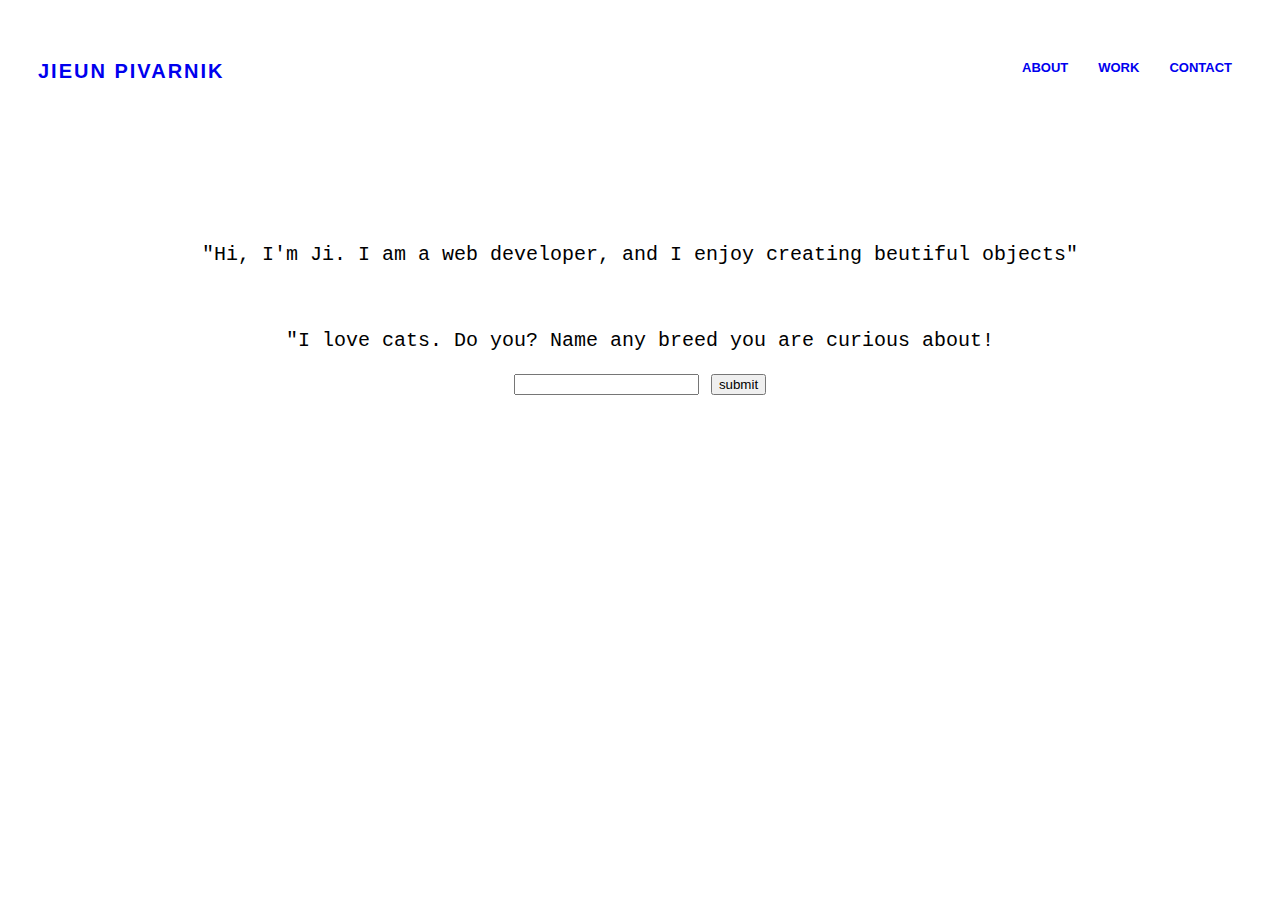
==== about/index.html @ eae50e32 "about.html is added" ====
<!DOCTYPE html>
<html lang="en">
<head>
    <meta charset="UTF-8">
    <meta http-equiv="X-UA-Compatible" content="IE=edge">
    <meta name="viewport" content="width=device-width, initial-scale=1.0">
    <link rel="stylesheet" href="/css/style.css">
    <!-- <script defer src="js/script.js"></script> -->
    <title>About Me</title>
</head>
<body>
    <header>
        <div><a href="../index.html">JIEUN PIVARNIK</a></div>
        <nav class = "flex-container">
            <div><a href="/about">ABOUT</a></div>
            <div><a href="/work">WORK</a></div>
            <div><a href="/contact">CONTACT</a></div>
        </nav> 
    </header>
        <section class = "about">
            <p>"Hi, I'm Ji. I am a web developer, and I enjoy creating beutiful objects"</p><br>

            <p>"I love cats. Do you? Name any breed you are curious about! </p>

            <input type="text">
            <button>submit</button>
        </section>
        <!-- <section class = 'work-preview flex-container'>
            <div>Project1</div>
            <div>project2</div>
            <div>project3</div>
        </section> -->
</body>
</html>
---- css/style.css ----
*{
    box-sizing: border-box;
 
}

/* header */
header > div, .work, .catagory{
    font-family: Arial, Helvetica, sans-serif;
    font-size: 20px;
    letter-spacing: 2px;
    font-weight: 600;
}
header{
    display: flex; 
    justify-content: space-between;
    margin: 20px; 
    /* position: sticky;  */
    font-family: Arial, Helvetica, sans-serif;
    font-weight: 600;
    font-size: 13px;
   
}

.flex-container{
    display: flex;
    justify-content: center; 
   
}

.flex-container > div, header > div{
    /* border: 1px solid grey;  */
    padding: 10px;
    margin: 30px 10px 0 0;
    
}

.catagory, .work {
    margin: 50px 0 0 0; 
    text-align: center;
}

.main > img, .main > p {
    
    width: 400px; 
    height: 600px;
    border: 1px solid lightgrey; 
    padding: 10px; 
    margin: 50px 20px 50px; 
    font-size: 30px; 
}

.work-preview > div{
    width: 300px;
    height: 200px; 
    border: 1px dotted lightgrey; 
    margin: 50px 10px; 
}
.about{
    font-family:'Courier New', Courier, monospace; 
    font-size: 20px;
    font-weight: 400;
    text-align: center; 
    margin: 150px 0 0 0;
}
a:link{
    text-decoration: none;
}
a:visited {
    color: black;
  }
/* Media query for mobile phone */
@media screen and (max-width: 600px) {

    .main,.work-preview {
        display: block; 
        font-size: 20px;
       
    }

    }
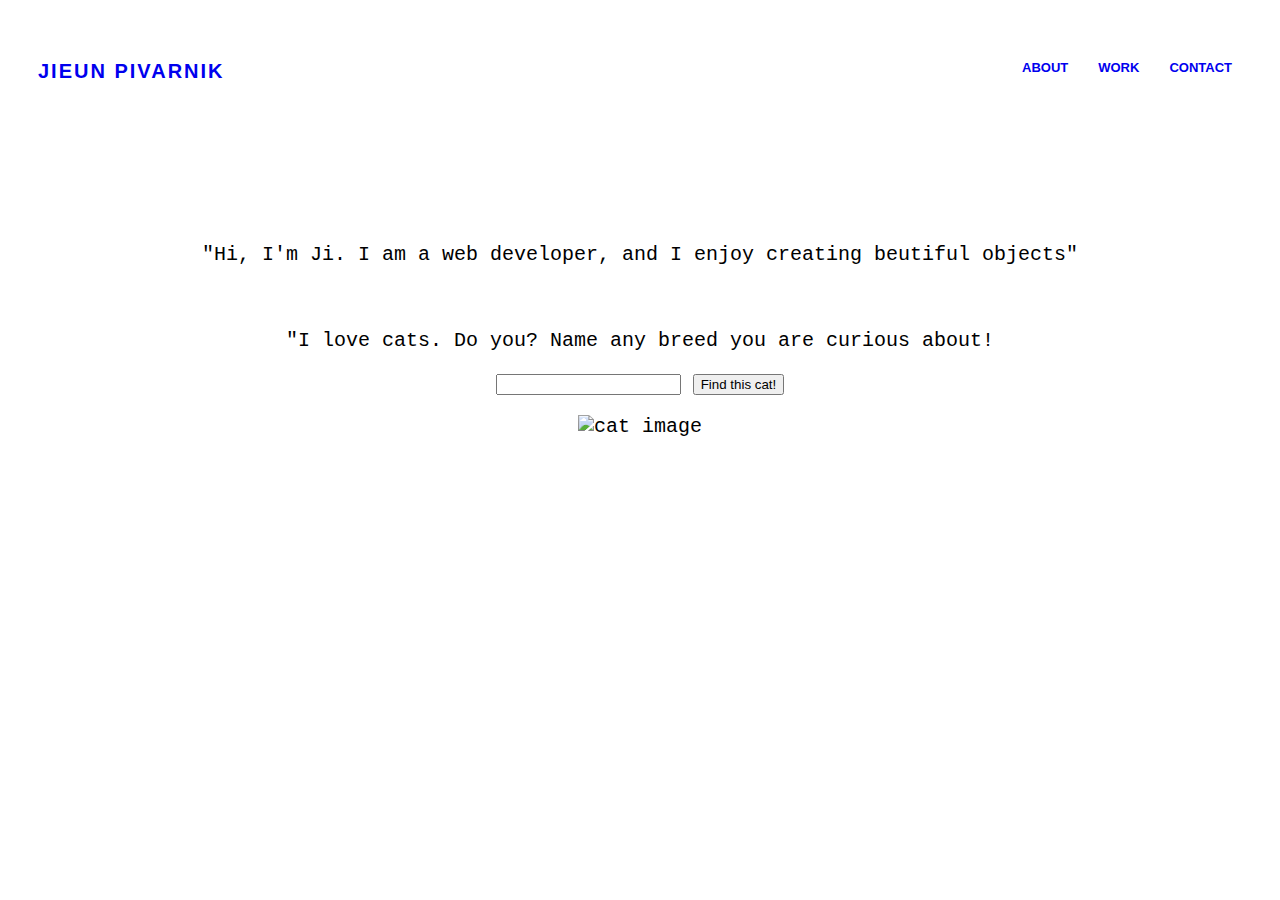
==== commit 81db6818: "API function added to script.js, applied to about page." ====
--- a/about/index.html
+++ b/about/index.html
@@ -5,7 +5,7 @@
     <meta http-equiv="X-UA-Compatible" content="IE=edge">
     <meta name="viewport" content="width=device-width, initial-scale=1.0">
     <link rel="stylesheet" href="/css/style.css">
-    <!-- <script defer src="js/script.js"></script> -->
+    <script defer src="/js/script.js"></script>
     <title>About Me</title>
 </head>
 <body>
@@ -23,12 +23,9 @@
             <p>"I love cats. Do you? Name any breed you are curious about! </p>
 
             <input type="text">
-            <button>submit</button>
+            <button>Find this cat!</button><br>
+            <img style = "margin: 20px;" id = "cat-pic" src="" alt="cat image">
         </section>
-        <!-- <section class = 'work-preview flex-container'>
-            <div>Project1</div>
-            <div>project2</div>
-            <div>project3</div>
-        </section> -->
+       
 </body>
 </html>--- a/css/style.css
+++ b/css/style.css
@@ -68,14 +68,42 @@
 a:visited {
     color: black;
   }
+
+#cat-pic{
+    width: 25%;
+    height: 25%; 
+}
 /* Media query for mobile phone */
 @media screen and (max-width: 600px) {
 
-    .main,.work-preview {
+    header{
+        font-size: 11px;
+    }
+
+    .main{
+       
+        display: flex; 
+        flex-direction: column;
+        align-items: center;
+        font-size: 20px;
+    }
+
+     .work-preview {
         display: block; 
-        font-size: 20px;
+        font-size: 15px;
+
        
     }
-
+    #cat-pic{
+        width: 100%;
+        height: 100%;
     }
 
+    .about{
+        margin: 50px 0 0 0; 
+    }
+    .work-preview{
+        width: 
+    }
+}
+
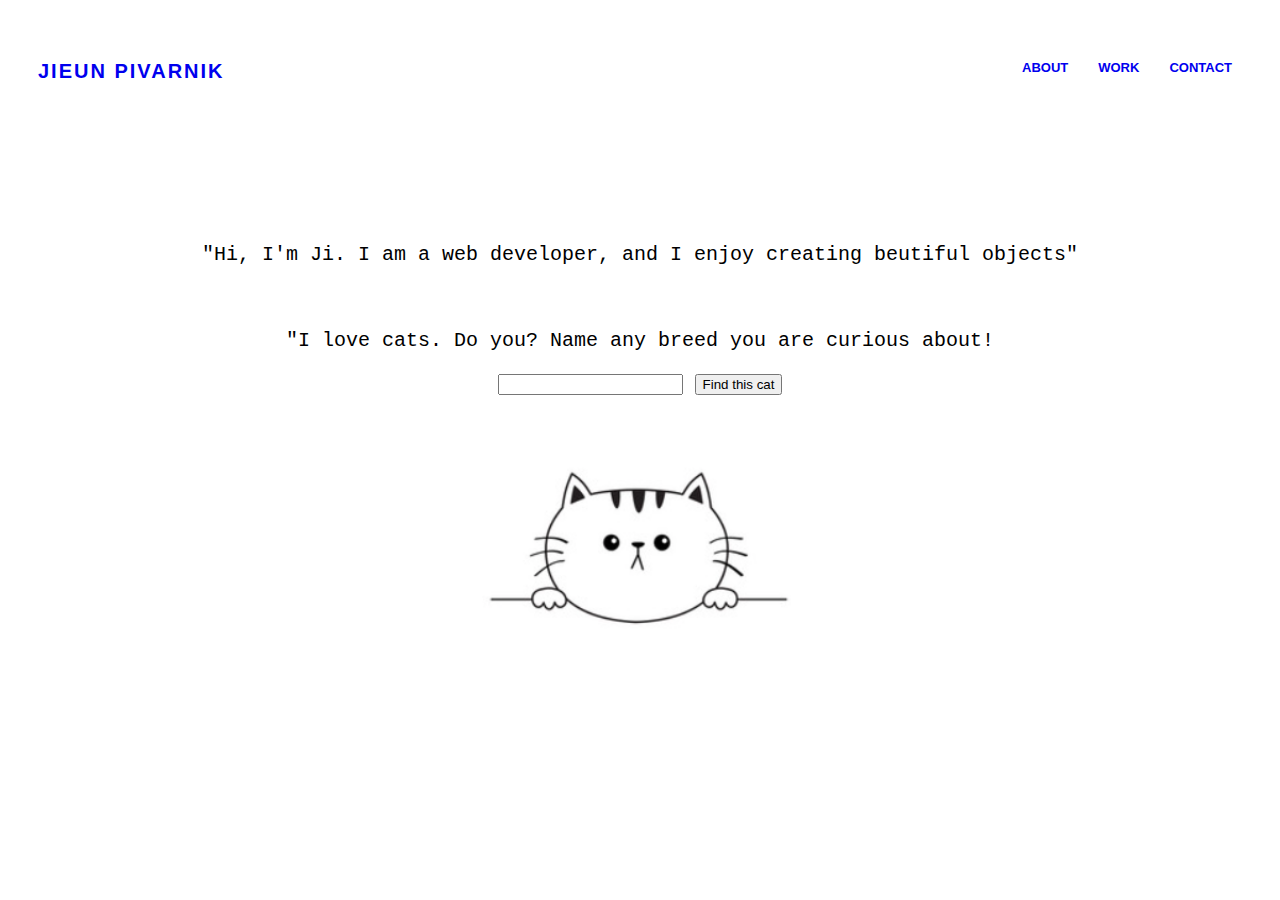
==== commit a04cf2ae: "Added more contents for the main page" ====
--- a/about/index.html
+++ b/about/index.html
@@ -23,8 +23,8 @@
             <p>"I love cats. Do you? Name any breed you are curious about! </p>
 
             <input type="text">
-            <button>Find this cat!</button><br>
-            <img style = "margin: 20px;" id = "cat-pic" src="" alt="cat image">
+            <button>Find this cat</button><br>
+            <img id = "cat-pic" src="/img/cat.png" alt="cat image">
         </section>
        
 </body>
--- a/css/style.css
+++ b/css/style.css
@@ -1,5 +1,6 @@
 *{
     box-sizing: border-box;
+    
  
 }
 
@@ -11,14 +12,13 @@
     font-weight: 600;
 }
 header{
+
     display: flex; 
     justify-content: space-between;
     margin: 20px; 
-    /* position: sticky;  */
     font-family: Arial, Helvetica, sans-serif;
     font-weight: 600;
     font-size: 13px;
-   
 }
 
 .flex-container{
@@ -40,15 +40,19 @@
 }
 
 .main > img, .main > p {
-    
+    font-family: Overpass, sans-serif;
+    color: #3e3e3e; 
     width: 400px; 
     height: 600px;
-    border: 1px solid lightgrey; 
+    /* border: 1px solid lightgrey;  */
     padding: 10px; 
     margin: 50px 20px 50px; 
-    font-size: 30px; 
+    font-size: 25px; 
+    letter-spacing: 1px;
 }
-
+#text{
+    font-size: 15px;
+}
 .work-preview > div{
     width: 300px;
     height: 200px; 
@@ -61,6 +65,26 @@
     font-weight: 400;
     text-align: center; 
     margin: 150px 0 0 0;
+}
+#icon{
+    width: 95px; 
+    height: 90px; 
+    border-radius: 100%;
+}
+.box > a {
+    font-family: Arial, Helvetica, sans-serif;
+    font-size: 13px;
+    color: black;
+    display: flex; 
+    flex-direction: column;
+    align-items: center;
+}
+
+.box{
+    margin: 150px 0 0 0; 
+    display: flex;
+    justify-content: center;
+    gap: 50px;
 }
 a:link{
     text-decoration: none;
@@ -79,31 +103,46 @@
     header{
         font-size: 11px;
     }
+   
+    .flex-container > div, header > div{
+        padding: 0;
+        
+    }
 
-    .main{
+    .main, .work-preview{
        
         display: flex; 
         flex-direction: column;
         align-items: center;
-        font-size: 20px;
+        font-size: 20px; 
+        
     }
 
-     .work-preview {
-        display: block; 
+    .main > img, .main > p{
+        width: 90%; 
+        height: 90%; 
+    }
+     .work-preview > div {
         font-size: 15px;
+        margin: 20px 5px;  
 
        
     }
     #cat-pic{
-        width: 100%;
-        height: 100%;
+        margin: 20px 0 0 0; 
+        width: 80%;
+        height: 80%;
     }
-
     .about{
-        margin: 50px 0 0 0; 
+        margin: 50px 20px 0 20px; 
+        font-size: 15px; 
     }
     .work-preview{
-        width: 
+   
+    }
+    .box{
+        margin: 100px 0 0 0; 
+        display: block;
     }
 }
 
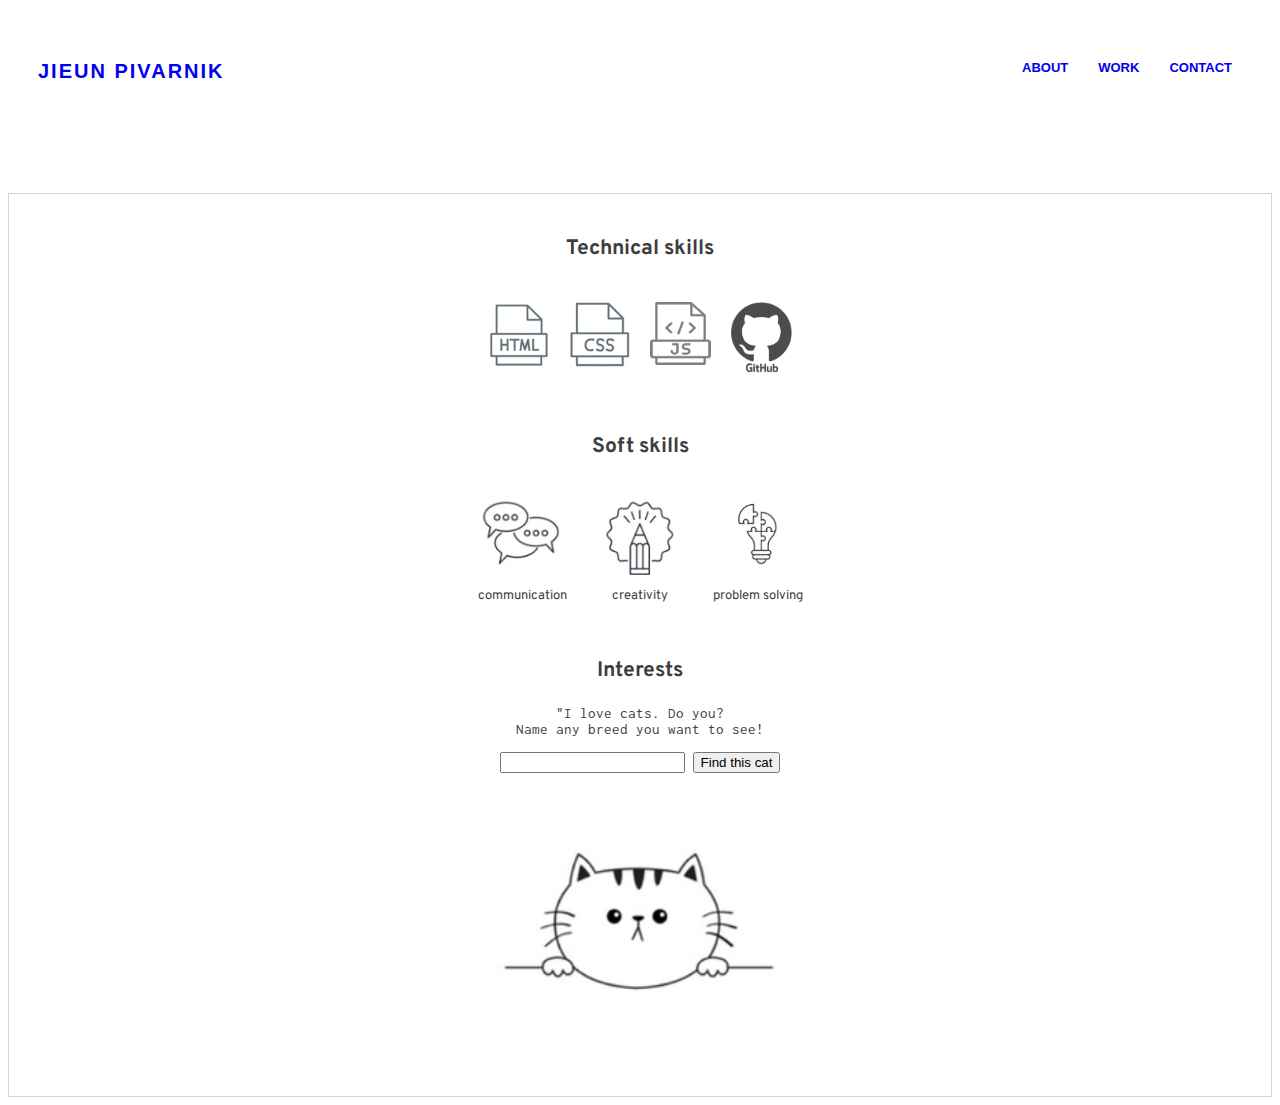
==== commit da087d49: "More graphics are added to about page and contact page." ====
--- a/about/index.html
+++ b/about/index.html
@@ -18,13 +18,42 @@
         </nav> 
     </header>
         <section class = "about">
-            <p>"Hi, I'm Ji. I am a web developer, and I enjoy creating beutiful objects"</p><br>
+            <h3>Technical skills</h3>
+            <div class = "tech-skills">
+                <img src="/img/html.png" alt="">
+                <img src="/img/css.png" alt="">
+                <img src="/img/js.png" alt="">
+                <img src="/img/github.png" alt="">
+            </div>
+                
+            
+            <h3>Soft skills</h3>
+            <div class = "soft-skills">
+                
+                <img src="/img/communication.png" alt=""> 
+                <img src="/img/creativity.png" alt="">
+                <img src="/img/solving.png" alt="">
+            </div>
+            <div class = "text">
+                <p>communication</p>
+                <p>creativity</p>
+                <p>problem solving</p>
+            </div>
+            
+            <h3>Interests</h3>
+            <div class = "interest">
+                
+                <p>"I love cats. Do you? <br> Name any breed you want to see! </p>
+                <input type="text">
+                <button>Find this cat</button><br>
+                <img id = "cat-pic" src="/img/cat.png" alt="cat image">
+            </div>
+            
 
-            <p>"I love cats. Do you? Name any breed you are curious about! </p>
 
-            <input type="text">
-            <button>Find this cat</button><br>
-            <img id = "cat-pic" src="/img/cat.png" alt="cat image">
+            
+            
+            
         </section>
        
 </body>
--- a/css/style.css
+++ b/css/style.css
@@ -1,3 +1,5 @@
+@import url('https://fonts.googleapis.com/css2?family=Inconsolata:wght@400;500&family=Overpass:wght@300;400&display=swap');
+
 *{
     box-sizing: border-box;
     
@@ -28,10 +30,8 @@
 }
 
 .flex-container > div, header > div{
-    /* border: 1px solid grey;  */
     padding: 10px;
-    margin: 30px 10px 0 0;
-    
+    margin: 30px 10px 0 0; 
 }
 
 .catagory, .work {
@@ -44,7 +44,6 @@
     color: #3e3e3e; 
     width: 400px; 
     height: 600px;
-    /* border: 1px solid lightgrey;  */
     padding: 10px; 
     margin: 50px 20px 50px; 
     font-size: 25px; 
@@ -60,12 +59,58 @@
     margin: 50px 10px; 
 }
 .about{
-    font-family:'Courier New', Courier, monospace; 
-    font-size: 20px;
+    font-family: Overpass, sans-serif;monospace; 
+    color: #3e3e3e; 
+    font-size: 18px;
     font-weight: 400;
-    text-align: center; 
-    margin: 150px 0 0 0;
-}
+    /* text-align: center;  */
+    margin: 100px 0 0 0;
+    padding: 20px;
+    border: 1px solid lightgrey;
+
+    
+}
+.tech-skills{
+    display: flex;
+    justify-content:center;
+    gap: 20px; 
+    margin: 40px 0 60px 0;
+
+}
+
+.soft-skills{
+    display: flex;
+    justify-content: center;
+    gap: 20px; 
+    margin: 40px 0 0 0; 
+}
+.tech-skills > img{
+    width: 5%;
+    height: 5%;
+}
+
+.soft-skills > img{
+    width: 8%;
+    height: 8%;
+}
+.text{
+    margin: 0 0 40px 0;
+    display: flex;
+    gap: 45px;
+    font-size: 13px;
+    justify-content: center;
+}
+h3, div>p{
+    text-align: center;
+   
+}
+.interest{
+    font-family: 'Inconsolata', monospace;
+
+    font-size: 15px;
+    text-align: center;
+}
+
 #icon{
     width: 95px; 
     height: 90px; 
@@ -78,13 +123,19 @@
     display: flex; 
     flex-direction: column;
     align-items: center;
-}
-
+    
+}
+.contact{
+    margin: 100px 0 0 0;
+    padding: 20px;
+    border: 1px solid lightgrey;
+}
 .box{
-    margin: 150px 0 0 0; 
+    margin: 150px 0 150px 0; 
     display: flex;
     justify-content: center;
     gap: 50px;
+    
 }
 a:link{
     text-decoration: none;
@@ -94,6 +145,9 @@
   }
 
 #cat-pic{
+   ?
+    margin: 20px;
+    padding: 10px;
     width: 25%;
     height: 25%; 
 }
@@ -119,6 +173,7 @@
     }
 
     .main > img, .main > p{
+        margin: 20px;
         width: 90%; 
         height: 90%; 
     }
@@ -137,12 +192,30 @@
         margin: 50px 20px 0 20px; 
         font-size: 15px; 
     }
-    .work-preview{
-   
-    }
+
+    .about > img{
+        width: 15%;
+        height: 15%;
+    }
+   
     .box{
         margin: 100px 0 0 0; 
         display: block;
     }
-}
-
+
+    .tech-skills > img{
+        width: 16%;
+        height: 16%;
+    }
+    
+    .soft-skills > img{
+        width: 22%;
+        height: 20%;
+    }
+    .text{
+       
+        gap: 20px;
+    
+    }
+}
+
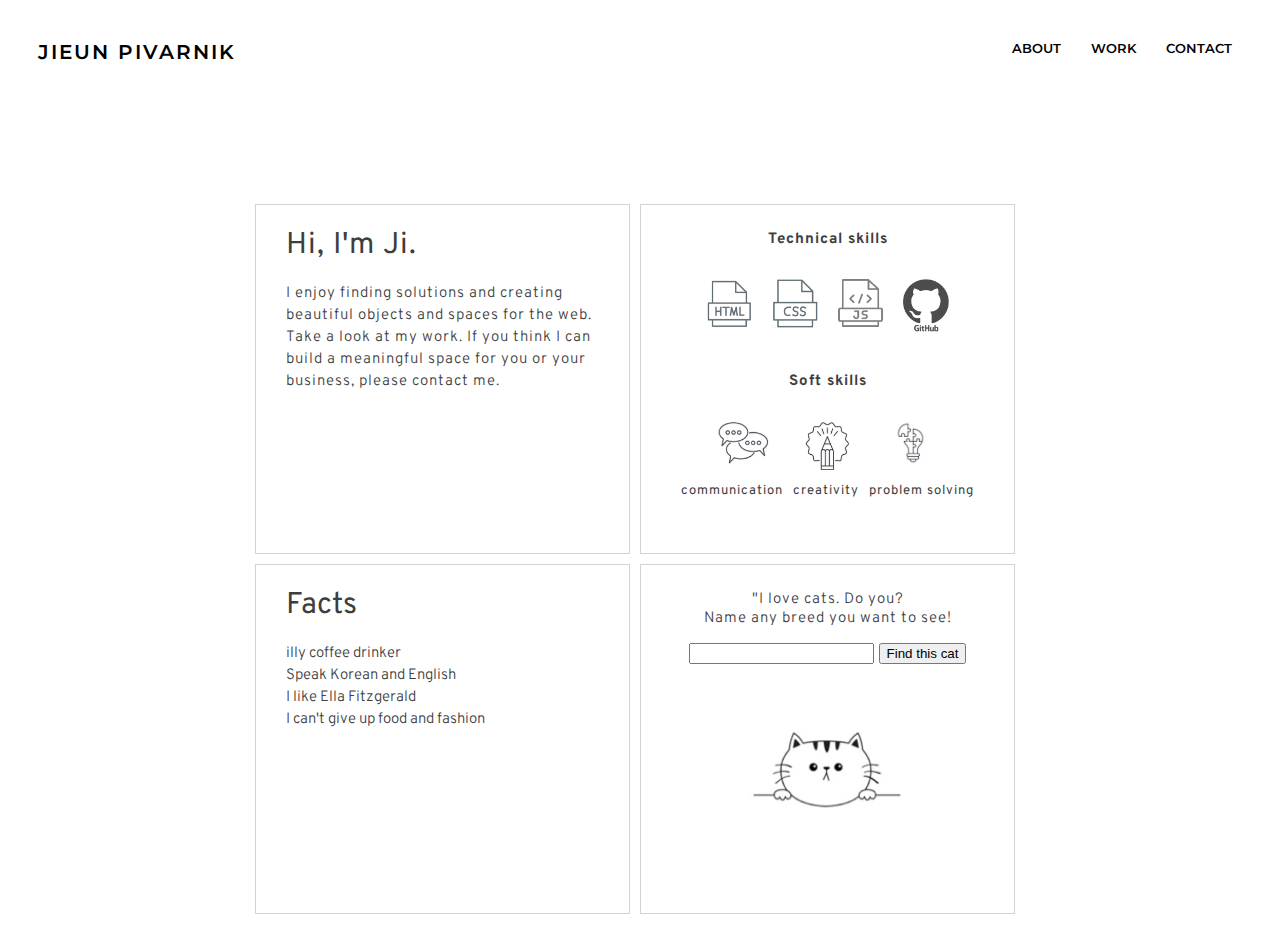
==== commit f89bff22: "final touches" ====
--- a/about/index.html
+++ b/about/index.html
@@ -18,35 +18,44 @@
         </nav> 
     </header>
         <section class = "about">
-            <h3>Technical skills</h3>
-            <div class = "tech-skills">
-                <img src="/img/html.png" alt="">
-                <img src="/img/css.png" alt="">
-                <img src="/img/js.png" alt="">
-                <img src="/img/github.png" alt="">
-            </div>
+            <div class = "about-box flex-container">
+                <p class="format" ><span  style = "font-size: 30px;">Hi, I'm Ji.</span> <br><br><span style = "font-weight: 300;">I enjoy finding solutions and creating beautiful objects and spaces for the web.  Take a look at my work. If you think I can build a meaningful space for you or your business, please contact me.</span>
+                </p>
+
+                 <div class = "skills format">
+                    <h3 style = "font-size: 15px;">Technical skills</h3>
+                    <div class = "tech-skills" >
+                        <img src="/img/html.png" alt="">
+                        <img src="/img/css.png" alt="">
+                        <img src="/img/js.png" alt="">
+                        <img src="/img/github.png" alt="">
+                    </div>
+                    <h3 style = "font-size: 15px;">Soft skills</h3>
+                    <div class = "soft-skills">
+                    
+                        <img src="/img/communication.png" alt=""> 
+                        <img src="/img/creativity.png" alt="">
+                        <img src="/img/solving.png" alt="">
+                    </div>
+                    <div class = "text">
+                        <p>communication</p>
+                        <p>creativity</p>
+                        <p>problem solving</p>
+                    </div>
+                </div>
+            </div>      
+           
+            <div class="about-box flex-container">
+                <p><span style = "font-size: 30px;">Facts</span><br> <br><span style= font-weight:300;>illy coffee drinker<br>Speak Korean and English <br>I like Ella Fitzgerald <br>I can't give up food and fashion </span></p>
                 
-            
-            <h3>Soft skills</h3>
-            <div class = "soft-skills">
-                
-                <img src="/img/communication.png" alt=""> 
-                <img src="/img/creativity.png" alt="">
-                <img src="/img/solving.png" alt="">
-            </div>
-            <div class = "text">
-                <p>communication</p>
-                <p>creativity</p>
-                <p>problem solving</p>
-            </div>
-            
-            <h3>Interests</h3>
-            <div class = "interest">
-                
-                <p>"I love cats. Do you? <br> Name any breed you want to see! </p>
-                <input type="text">
-                <button>Find this cat</button><br>
-                <img id = "cat-pic" src="/img/cat.png" alt="cat image">
+    
+                <div class = "interest format">
+                    <p style="font-weight:300;">"I love cats. Do you? <br> Name any breed you want to see! </p>
+                    <input type="text">
+                    <button>Find this cat</button><br>
+                    <img id = "cat-pic" src="/img/cat.png" alt="cat image">
+                </div>
+
             </div>
             
 
--- a/css/style.css
+++ b/css/style.css
@@ -1,14 +1,11 @@
-@import url('https://fonts.googleapis.com/css2?family=Inconsolata:wght@400;500&family=Overpass:wght@300;400&display=swap');
-
+@import url('https://fonts.googleapis.com/css2?family=Inconsolata:wght@400;500&family=Montserrat:wght@600&family=Overpass:wght@100;200;300;400&display=swap');
 *{
     box-sizing: border-box;
-    
- 
 }
 
 /* header */
 header > div, .work, .catagory{
-    font-family: Arial, Helvetica, sans-serif;
+    font-family: Montserrat, sans-serif;
     font-size: 20px;
     letter-spacing: 2px;
     font-weight: 600;
@@ -18,28 +15,16 @@
     display: flex; 
     justify-content: space-between;
     margin: 20px; 
-    font-family: Arial, Helvetica, sans-serif;
+    font-family: Montserrat, sans-serif;
     font-weight: 600;
     font-size: 13px;
 }
-
+/* flex container  */
 .flex-container{
     display: flex;
     justify-content: center; 
-   
-}
-
-.flex-container > div, header > div{
-    padding: 10px;
-    margin: 30px 10px 0 0; 
-}
-
-.catagory, .work {
-    margin: 50px 0 0 0; 
-    text-align: center;
-}
-
-.main > img, .main > p {
+}
+.format{
     font-family: Overpass, sans-serif;
     color: #3e3e3e; 
     width: 400px; 
@@ -49,32 +34,66 @@
     font-size: 25px; 
     letter-spacing: 1px;
 }
-#text{
+
+.flex-container > div, header > div{
+    padding: 10px;
+    margin: 10px 10px 0 0; 
+}
+
+.catagory, .work {
+    margin: 50px 0 0 0; 
+    text-align: center;
+}
+
+.main-text{
+    display: flex; 
+    flex-direction: column;
+    justify-content: space-between;
+    padding: 30px; 
+}
+
+#text, #quote {
     font-size: 15px;
 }
-.work-preview > div{
-    width: 300px;
-    height: 200px; 
-    border: 1px dotted lightgrey; 
-    margin: 50px 10px; 
+
+.about-box > p{
+    font-size: 15px;
+    border: 1px solid lightgrey;
+    margin: 10px 10px 0 0;
+    width: 375px; 
+    height: 350px;
+    padding: 30px;
+    line-height: 22px;  
+    
+}
+.work-preview{
+    gap: 30px;
+    margin: 100px 0px; 
+}
+.work-preview > img{
+    margin: 100px 0; 
 }
 .about{
     font-family: Overpass, sans-serif;monospace; 
     color: #3e3e3e; 
     font-size: 18px;
     font-weight: 400;
-    /* text-align: center;  */
     margin: 100px 0 0 0;
     padding: 20px;
-    border: 1px solid lightgrey;
-
-    
+   
+}
+
+.skills{
+    border: 1px solid lightgrey;
+    margin: 10px 10px 0 0;
+    width: 375px; 
+    height: 350px;
 }
 .tech-skills{
     display: flex;
     justify-content:center;
     gap: 20px; 
-    margin: 40px 0 60px 0;
+    margin: 30px 0 40px 0;
 
 }
 
@@ -82,38 +101,40 @@
     display: flex;
     justify-content: center;
     gap: 20px; 
-    margin: 40px 0 0 0; 
+    margin: 30px 0 0 0; 
 }
 .tech-skills > img{
-    width: 5%;
-    height: 5%;
+    width: 13%;
+    height: 13%;
 }
 
 .soft-skills > img{
-    width: 8%;
-    height: 8%;
+    width: 18%;
+    height: 18%;
 }
 .text{
     margin: 0 0 40px 0;
     display: flex;
-    gap: 45px;
+    gap: 10px;
     font-size: 13px;
     justify-content: center;
 }
-h3, div>p{
+h3, .interest >p{
     text-align: center;
    
 }
 .interest{
-    font-family: 'Inconsolata', monospace;
-
+    margin: 10px; 
+    width: 375px;
+    height: 350px;
+    border: 1px solid lightgrey;
     font-size: 15px;
     text-align: center;
 }
 
 #icon{
-    width: 95px; 
-    height: 90px; 
+    width: 85px; 
+    height: 80px; 
     border-radius: 100%;
 }
 .box > a {
@@ -128,28 +149,36 @@
 .contact{
     margin: 100px 0 0 0;
     padding: 20px;
-    border: 1px solid lightgrey;
+    /* border: 1px solid lightgrey; */
 }
 .box{
-    margin: 150px 0 150px 0; 
+    border: 1px solid lightgrey;
+    padding: 50px 100px;
+    margin: 0 0 50px 0; 
     display: flex;
     justify-content: center;
-    gap: 50px;
+    gap: 30px;
+
     
 }
 a:link{
     text-decoration: none;
+    color: black;
 }
 a:visited {
     color: black;
   }
 
 #cat-pic{
-   ?
     margin: 20px;
     padding: 10px;
-    width: 25%;
-    height: 25%; 
+    width: 50%;
+    height: auto; 
+}
+.contact{
+    display: flex;
+    flex-direction: column;
+    align-items: center;
 }
 /* Media query for mobile phone */
 @media screen and (max-width: 600px) {
@@ -163,7 +192,7 @@
         
     }
 
-    .main, .work-preview{
+    .main, .work-preview, .about-box{
        
         display: flex; 
         flex-direction: column;
@@ -172,50 +201,63 @@
         
     }
 
-    .main > img, .main > p{
+    .main > img, .main-text{
         margin: 20px;
         width: 90%; 
         height: 90%; 
     }
-     .work-preview > div {
-        font-size: 15px;
-        margin: 20px 5px;  
-
-       
+    .work-preview, .about{
+        margin: 75px 0 0 0; 
+        gap: 0; 
+        font-size: 15px; 
+    }
+    .work-preview >img{ 
+        margin: 20px 0 0 0; 
+        width: 60%;
+        height: 60%;
     }
     #cat-pic{
-        margin: 20px 0 0 0; 
+
+        margin: 10px 0 0 0; 
         width: 80%;
-        height: 80%;
-    }
-    .about{
-        margin: 50px 20px 0 20px; 
-        font-size: 15px; 
-    }
-
+        height: auto;
+    }
+   
     .about > img{
         width: 15%;
         height: 15%;
     }
    
     .box{
-        margin: 100px 0 0 0; 
+        margin: 50px 0 0 0; 
         display: block;
-    }
-
+        padding: 70px 120px;
+    }
+#icon {
+    width: 50%;
+    height: auto;
+   }
     .tech-skills > img{
-        width: 16%;
-        height: 16%;
+        width: 13%;
+        height: auto;
     }
     
     .soft-skills > img{
         width: 22%;
-        height: 20%;
-    }
-    .text{
-       
+        height: auto;
+    }
+    h3{
+        font-size: 18px;
+    }
+    .text{  
         gap: 20px;
-    
-    }
-}
-
+    }
+    .contact{
+        margin: 30px 0 0 0; 
+      
+    }
+    iframe{
+        width: 120%
+    }
+}
+
